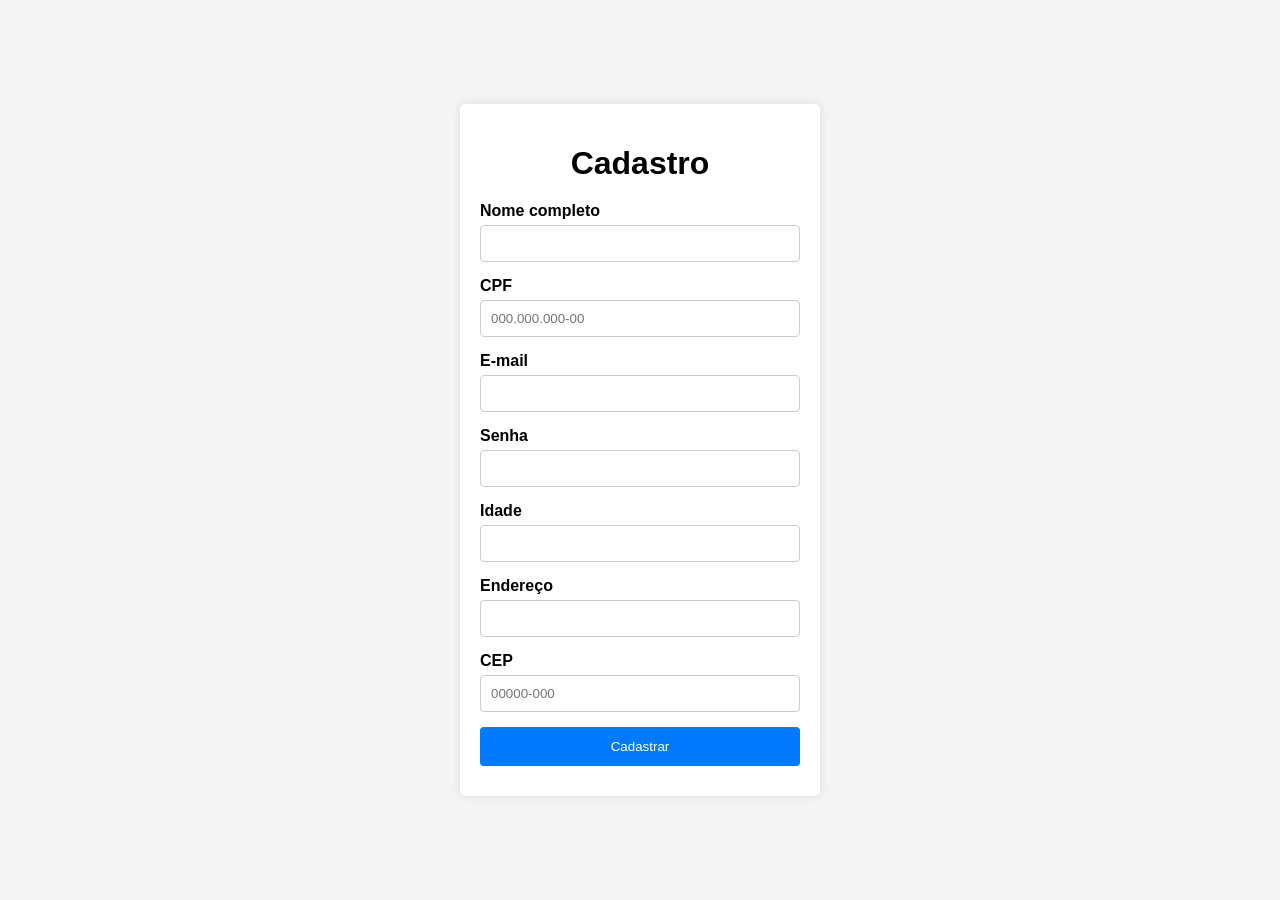
==== cadastrotest.html @ 2a666ce1 "cadastro" ====
<!DOCTYPE html>
<html lang="pt-BR">
<head>
    <meta charset="UTF-8">
    <meta name="viewport" content="width=device-width, initial-scale=1.0">
    <title>Cadastro</title>

    <style>
        body {
            font-family: sans-serif;
            display: flex;
            justify-content: center;
            align-items: center;
            min-height: 100vh;
            margin: 0;
            background: #f4f4f4;
        }

        .container {
            background: white;
            padding: 20px;
            border-radius: 5px;
            width: 320px;
            box-shadow: 0 0 10px rgba(0,0,0,0.1);
        }

        h1 {
            text-align: center;
            margin-bottom: 20px;
        }

        form {
            display: flex;
            flex-direction: column;
        }

        label {
            font-weight: bold;
            margin-bottom: 5px;
        }

        input {
            padding: 10px;
            margin-bottom: 15px;
            border: 1px solid #ccc;
            border-radius: 4px;
        }

        button {
            padding: 12px;
            border: none;
            background: #007bff;
            color: white;
            border-radius: 4px;
            cursor: pointer;
        }

        button:hover {
            background: #0056b3;
        }

        .status {
            margin-top: 10px;
            text-align: center;
            font-size: 14px;
        }
    </style>
</head>
<body>

    <div class="container">
        <h1>Cadastro</h1>

        <form id="registrationForm">

            <label for="nome">Nome completo</label>
            <input type="text" id="nome" required>

            <label for="cpf">CPF</label>
            <input
                type="text"
                id="cpf"
                placeholder="000.000.000-00"
                maxlength="14"
                required
            >

            <label for="email">E-mail</label>
            <input type="email" id="email" required>

            <label for="senha">Senha</label>
            <input type="password" id="senha" required>

            <label for="idade">Idade</label>
            <input type="number" id="idade" required>

            <label for="endereco">Endereço</label>
            <input type="text" id="endereco" required>

            <label for="cep">CEP</label>
            <input
                type="text"
                id="cep"
                placeholder="00000-000"
                required
            >

            <button type="submit">
                Cadastrar
            </button>

            <div class="status" id="status"></div>

        </form>
    </div>

    <script>
        const form = document.getElementById('registrationForm');
        const cpfInput = document.getElementById('cpf');
        const cepInput = document.getElementById('cep');
        const statusDiv = document.getElementById('status');

        // Máscara CPF
        cpfInput.addEventListener('input', (e) => {
            let value = e.target.value.replace(/\D/g, '');

            value = value.replace(/(\d{3})(\d)/, '$1.$2');
            value = value.replace(/(\d{3})(\d)/, '$1.$2');
            value = value.replace(/(\d{3})(\d{1,2})$/, '$1-$2');

            e.target.value = value;
        });

        // Máscara CEP
        cepInput.addEventListener('input', (e) => {
            let value = e.target.value.replace(/\D/g, '');

            value = value.replace(/(\d{5})(\d)/, '$1-$2');

            e.target.value = value;
        });

        form.addEventListener('submit', async (e) => {
            e.preventDefault();

            statusDiv.innerText = 'Enviando...';

            // JSON no formato da API
            const data = {
                nmUsuario: document.getElementById('nome').value,
                email: document.getElementById('email').value,
                senha: document.getElementById('senha').value,
                idade: Number(document.getElementById('idade').value),
                cpf: document.getElementById('cpf').value.replace(/\D/g, ''),
                endereco: document.getElementById('endereco').value,
                cep: document.getElementById('cep').value
            };

            console.log('JSON enviado:', data);

            try {

                const response = await fetch(
                    'https://sublime-abdominal-pureness.ngrok-free.dev/camisagym/cadastro',
                    {
                        method: 'POST',
                        headers: {
                            'Content-Type': 'application/json',
                            'ngrok-skip-browser-warning': 'true'
                        },
                        body: JSON.stringify(data)
                    }
                );

                const text = await response.text();

                console.log('Status HTTP:', response.status);
                console.log('Resposta API:', text);

                if (response.ok) {
                    alert('Cadastro realizado com sucesso!');
                    statusDiv.innerText = 'Cadastro realizado!';
                    form.reset();
                } else {
                    statusDiv.innerText = 'Erro na API';
                    alert('Erro da API:\n' + text);
                }

            } catch (error) {
                console.error('Erro completo:', error);
                statusDiv.innerText = 'Erro de conexão';

                alert(
                    'Erro ao conectar na API:\n\n' +
                    error.message
                );
            }
        });
    </script>

</body>
</html>
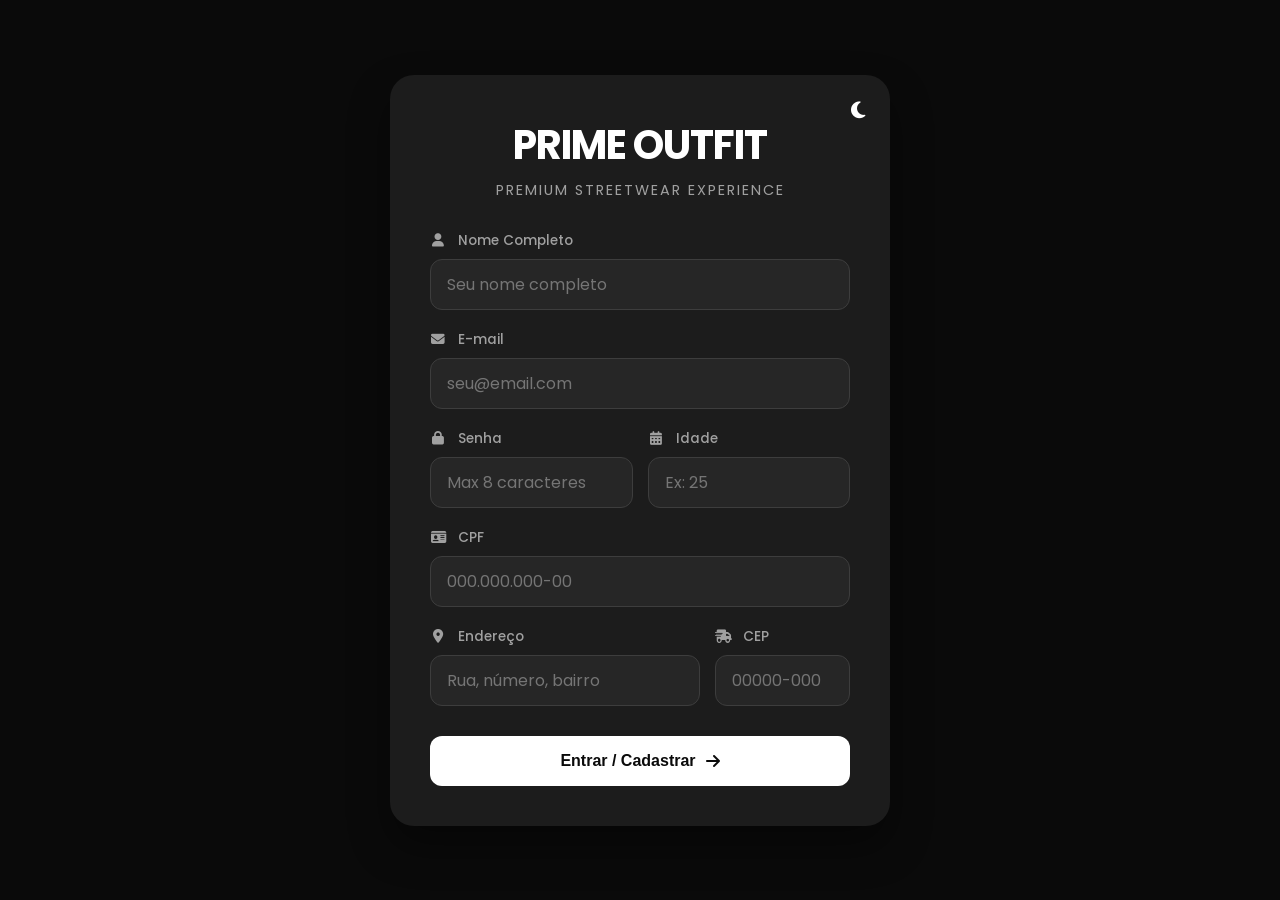
==== commit af4df38c: "cadastro funcional" ====
--- a/cadastrotest.html
+++ b/cadastrotest.html
@@ -1,202 +1,80 @@
 <!DOCTYPE html>
-<html lang="pt-BR">
+<html lang="pt-br">
 <head>
     <meta charset="UTF-8">
     <meta name="viewport" content="width=device-width, initial-scale=1.0">
-    <title>Cadastro</title>
+    <title>Prime Outfit | Login & Cadastro</title>
+    <link rel="stylesheet" href="cadastro.css">
+    <!-- Google Fonts -->
+    <link rel="preconnect" href="https://fonts.googleapis.com">
+    <link rel="preconnect" href="https://fonts.gstatic.com" crossorigin>
+    <link href="https://fonts.googleapis.com/css2?family=Poppins:wght@300;400;500;600;700&family=Playfair+Display:wght@700&display=swap" rel="stylesheet">
+    <!-- Font Awesome for icons -->
+    <link rel="stylesheet" href="https://cdnjs.cloudflare.com/ajax/libs/font-awesome/6.4.0/css/all.min.css">
+</head>
+<body class="dark-theme">
+    <div class="container">
+        <div class="auth-card">
+            <div class="card-header">
+                <button id="theme-toggle" class="theme-btn" aria-label="Alternar tema">
+                    <i class="fas fa-moon"></i>
+                </button>
+                <h1 class="brand-logo">Prime Outfit</h1>
+                <p class="subtitle">Premium Streetwear Experience</p>
+            </div>
 
-    <style>
-        body {
-            font-family: sans-serif;
-            display: flex;
-            justify-content: center;
-            align-items: center;
-            min-height: 100vh;
-            margin: 0;
-            background: #f4f4f4;
-        }
+            <form id="auth-form" novalidate>
+                <div class="input-group">
+                    <label for="name"><i class="fas fa-user"></i> Nome Completo</label>
+                    <input type="text" id="name" placeholder="Seu nome completo" required>
+                    <span class="error-msg">Nome é obrigatório</span>
+                </div>
 
-        .container {
-            background: white;
-            padding: 20px;
-            border-radius: 5px;
-            width: 320px;
-            box-shadow: 0 0 10px rgba(0,0,0,0.1);
-        }
+                <div class="input-group">
+                    <label for="email"><i class="fas fa-envelope"></i> E-mail</label>
+                    <input type="email" id="email" placeholder="seu@email.com" required>
+                    <span class="error-msg">E-mail inválido</span>
+                </div>
 
-        h1 {
-            text-align: center;
-            margin-bottom: 20px;
-        }
+                <div class="row">
+                    <div class="input-group">
+                        <label for="password"><i class="fas fa-lock"></i> Senha</label>
+                        <input type="password" id="password" placeholder="Max 8 caracteres" maxlength="8" required>
+                        <span class="error-msg">Senha obrigatória (máx 8)</span>
+                    </div>
+                    <div class="input-group">
+                        <label for="age"><i class="fas fa-calendar-alt"></i> Idade</label>
+                        <input type="number" id="age" placeholder="Ex: 25" required>
+                        <span class="error-msg">Idade obrigatória</span>
+                    </div>
+                </div>
 
-        form {
-            display: flex;
-            flex-direction: column;
-        }
+                <div class="input-group">
+                    <label for="cpf"><i class="fas fa-id-card"></i> CPF</label>
+                    <input type="text" id="cpf" placeholder="000.000.000-00" maxlength="14" required>
+                    <span class="error-msg">CPF inválido</span>
+                </div>
 
-        label {
-            font-weight: bold;
-            margin-bottom: 5px;
-        }
+                <div class="row">
+                    <div class="input-group flex-2">
+                        <label for="address"><i class="fas fa-map-marker-alt"></i> Endereço</label>
+                        <input type="text" id="address" placeholder="Rua, número, bairro" required>
+                        <span class="error-msg">Endereço obrigatório</span>
+                    </div>
+                    <div class="input-group">
+                        <label for="cep"><i class="fas fa-truck-fast"></i> CEP</label>
+                        <input type="text" id="cep" placeholder="00000-000" maxlength="9" required>
+                        <span class="error-msg">CEP inválido</span>
+                    </div>
+                </div>
 
-        input {
-            padding: 10px;
-            margin-bottom: 15px;
-            border: 1px solid #ccc;
-            border-radius: 4px;
-        }
-
-        button {
-            padding: 12px;
-            border: none;
-            background: #007bff;
-            color: white;
-            border-radius: 4px;
-            cursor: pointer;
-        }
-
-        button:hover {
-            background: #0056b3;
-        }
-
-        .status {
-            margin-top: 10px;
-            text-align: center;
-            font-size: 14px;
-        }
-    </style>
-</head>
-<body>
-
-    <div class="container">
-        <h1>Cadastro</h1>
-
-        <form id="registrationForm">
-
-            <label for="nome">Nome completo</label>
-            <input type="text" id="nome" required>
-
-            <label for="cpf">CPF</label>
-            <input
-                type="text"
-                id="cpf"
-                placeholder="000.000.000-00"
-                maxlength="14"
-                required
-            >
-
-            <label for="email">E-mail</label>
-            <input type="email" id="email" required>
-
-            <label for="senha">Senha</label>
-            <input type="password" id="senha" required>
-
-            <label for="idade">Idade</label>
-            <input type="number" id="idade" required>
-
-            <label for="endereco">Endereço</label>
-            <input type="text" id="endereco" required>
-
-            <label for="cep">CEP</label>
-            <input
-                type="text"
-                id="cep"
-                placeholder="00000-000"
-                required
-            >
-
-            <button type="submit">
-                Cadastrar
-            </button>
-
-            <div class="status" id="status"></div>
-
-        </form>
+                <button type="submit" class="submit-btn">
+                    <span>Entrar / Cadastrar</span>
+                    <i class="fas fa-arrow-right"></i>
+                </button>
+            </form>
+        </div>
     </div>
-
-    <script>
-        const form = document.getElementById('registrationForm');
-        const cpfInput = document.getElementById('cpf');
-        const cepInput = document.getElementById('cep');
-        const statusDiv = document.getElementById('status');
-
-        // Máscara CPF
-        cpfInput.addEventListener('input', (e) => {
-            let value = e.target.value.replace(/\D/g, '');
-
-            value = value.replace(/(\d{3})(\d)/, '$1.$2');
-            value = value.replace(/(\d{3})(\d)/, '$1.$2');
-            value = value.replace(/(\d{3})(\d{1,2})$/, '$1-$2');
-
-            e.target.value = value;
-        });
-
-        // Máscara CEP
-        cepInput.addEventListener('input', (e) => {
-            let value = e.target.value.replace(/\D/g, '');
-
-            value = value.replace(/(\d{5})(\d)/, '$1-$2');
-
-            e.target.value = value;
-        });
-
-        form.addEventListener('submit', async (e) => {
-            e.preventDefault();
-
-            statusDiv.innerText = 'Enviando...';
-
-            // JSON no formato da API
-            const data = {
-                nmUsuario: document.getElementById('nome').value,
-                email: document.getElementById('email').value,
-                senha: document.getElementById('senha').value,
-                idade: Number(document.getElementById('idade').value),
-                cpf: document.getElementById('cpf').value.replace(/\D/g, ''),
-                endereco: document.getElementById('endereco').value,
-                cep: document.getElementById('cep').value
-            };
-
-            console.log('JSON enviado:', data);
-
-            try {
-
-                const response = await fetch(
-                    'https://sublime-abdominal-pureness.ngrok-free.dev/camisagym/cadastro',
-                    {
-                        method: 'POST',
-                        headers: {
-                            'Content-Type': 'application/json',
-                            'ngrok-skip-browser-warning': 'true'
-                        },
-                        body: JSON.stringify(data)
-                    }
-                );
-
-                const text = await response.text();
-
-                console.log('Status HTTP:', response.status);
-                console.log('Resposta API:', text);
-
-                if (response.ok) {
-                    alert('Cadastro realizado com sucesso!');
-                    statusDiv.innerText = 'Cadastro realizado!';
-                    form.reset();
-                } else {
-                    statusDiv.innerText = 'Erro na API';
-                    alert('Erro da API:\n' + text);
-                }
-
-            } catch (error) {
-                console.error('Erro completo:', error);
-                statusDiv.innerText = 'Erro de conexão';
-
-                alert(
-                    'Erro ao conectar na API:\n\n' +
-                    error.message
-                );
-            }
-        });
-    </script>
-
+    <script src="script.js"></script>
 </body>
-</html>+</html>
--- a/cadastro.css
+++ b/cadastro.css
@@ -0,0 +1,215 @@
+:root {
+    /* Dark Theme (Default) */
+    --bg-color: #0a0a0a;
+    --card-bg: #1c1c1c;
+    --text-primary: #ffffff;
+    --text-secondary: #a0a0a0;
+    --accent-color: #ffffff;
+    --accent-hover: #e0e0e0;
+    --input-bg: #262626;
+    --input-border: #3d3d3d;
+    --error-color: #ff4d4d;
+    --shadow: 0 20px 40px rgba(0, 0, 0, 0.4);
+    --transition: all 0.3s ease;
+}
+
+body.light-theme {
+    --bg-color: #f5f5f7;
+    --card-bg: #ffffff;
+    --text-primary: #1a1a1a;
+    --text-secondary: #666666;
+    --accent-color: #1a1a1a;
+    --accent-hover: #333333;
+    --input-bg: #f9f9f9;
+    --input-border: #e0e0e0;
+    --shadow: 0 20px 40px rgba(0, 0, 0, 0.1);
+}
+
+* {
+    margin: 0;
+    padding: 0;
+    box-sizing: border-box;
+}
+
+body {
+    font-family: 'Poppins', sans-serif;
+    background-color: var(--bg-color);
+    color: var(--text-primary);
+    display: flex;
+    justify-content: center;
+    align-items: center;
+    min-height: 100vh;
+    transition: background-color 0.5s ease, color 0.5s ease;
+    padding: 20px;
+}
+
+.container {
+    width: 100%;
+    max-width: 500px;
+    animation: fadeIn 0.8s ease-out;
+}
+
+@keyframes fadeIn {
+    from { opacity: 0; transform: translateY(20px); }
+    to { opacity: 1; transform: translateY(0); }
+}
+
+.auth-card {
+    background-color: var(--card-bg);
+    padding: 40px;
+    border-radius: 24px;
+    box-shadow: var(--shadow);
+    position: relative;
+    overflow: hidden;
+    transition: var(--transition);
+}
+
+.card-header {
+    text-align: center;
+    margin-bottom: 30px;
+}
+
+.theme-btn {
+    position: absolute;
+    top: 25px;
+    right: 25px;
+    background: none;
+    border: none;
+    color: var(--text-primary);
+    font-size: 1.2rem;
+    cursor: pointer;
+    transition: var(--transition);
+    z-index: 10;
+}
+
+.theme-btn:hover {
+    transform: rotate(15deg) scale(1.1);
+}
+
+.brand-logo {
+    font-family: 'Poppins', sans-serif;
+    font-weight: 700;
+    font-size: 2.5rem;
+    letter-spacing: -1px;
+    margin-bottom: 5px;
+    text-transform: uppercase;
+}
+
+.subtitle {
+    color: var(--text-secondary);
+    font-size: 0.9rem;
+    text-transform: uppercase;
+    letter-spacing: 2px;
+}
+
+.input-group {
+    margin-bottom: 20px;
+    display: flex;
+    flex-direction: column;
+}
+
+.input-group label {
+    font-size: 0.85rem;
+    font-weight: 500;
+    margin-bottom: 8px;
+    color: var(--text-secondary);
+}
+
+.input-group label i {
+    margin-right: 8px;
+    width: 16px;
+    text-align: center;
+}
+
+
+.input-group input:focus {
+    outline: none;
+    border-color: var(--text-primary);
+    background-color: var(--card-bg);
+}
+
+.row {
+    display: flex;
+    gap: 15px;
+    width: 100%;
+}
+
+.row .input-group {
+    flex: 1;
+    min-width: 0; /* Prevents flex items from overflowing */
+}
+
+.row .input-group.flex-2 {
+    flex: 2;
+}
+
+.input-group input {
+    width: 100%;
+    background-color: var(--input-bg);
+    border: 1px solid var(--input-border);
+    border-radius: 12px;
+    padding: 12px 16px;
+    color: var(--text-primary);
+    font-family: inherit;
+    font-size: 1rem;
+    transition: var(--transition);
+}
+
+.error-msg {
+    color: var(--error-color);
+    font-size: 0.75rem;
+    margin-top: 5px;
+    display: none;
+}
+
+.input-group.error input {
+    border-color: var(--error-color);
+}
+
+.input-group.error .error-msg {
+    display: block;
+}
+
+.submit-btn {
+    width: 100%;
+    padding: 16px;
+    background-color: var(--accent-color);
+    color: var(--bg-color);
+    border: none;
+    border-radius: 12px;
+    font-size: 1rem;
+    font-weight: 600;
+    cursor: pointer;
+    margin-top: 10px;
+    display: flex;
+    justify-content: center;
+    align-items: center;
+    gap: 10px;
+    transition: var(--transition);
+}
+
+.submit-btn:hover {
+    background-color: var(--accent-hover);
+    transform: translateY(-2px);
+    box-shadow: 0 10px 20px rgba(0, 0, 0, 0.2);
+}
+
+.submit-btn:active {
+    transform: translateY(0);
+}
+
+/* Responsive adjustments */
+@media (max-width: 480px) {
+    .auth-card {
+        padding: 30px 20px;
+    }
+    
+    .row {
+        flex-direction: column;
+        gap: 0;
+    }
+    
+    .brand-logo {
+        font-size: 2rem;
+    }
+}
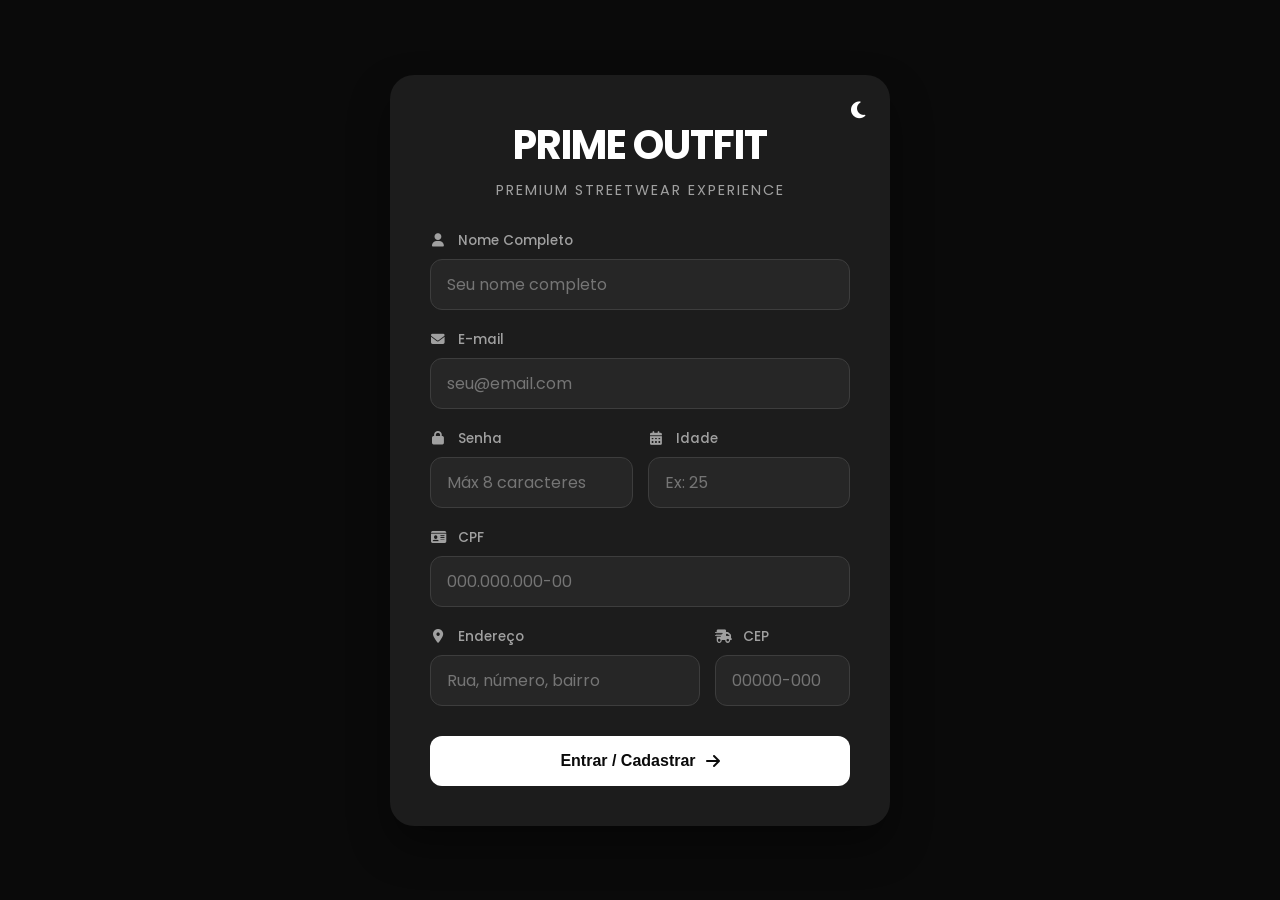
==== commit 631f8951: "cadastro funcionando" ====
--- a/cadastrotest.html
+++ b/cadastrotest.html
@@ -1,80 +1,225 @@
 <!DOCTYPE html>
 <html lang="pt-br">
+
 <head>
     <meta charset="UTF-8">
     <meta name="viewport" content="width=device-width, initial-scale=1.0">
     <title>Prime Outfit | Login & Cadastro</title>
-    <link rel="stylesheet" href="cadastro.css">
+
+    <link rel="stylesheet" href="style.css">
+
     <!-- Google Fonts -->
     <link rel="preconnect" href="https://fonts.googleapis.com">
     <link rel="preconnect" href="https://fonts.gstatic.com" crossorigin>
-    <link href="https://fonts.googleapis.com/css2?family=Poppins:wght@300;400;500;600;700&family=Playfair+Display:wght@700&display=swap" rel="stylesheet">
-    <!-- Font Awesome for icons -->
-    <link rel="stylesheet" href="https://cdnjs.cloudflare.com/ajax/libs/font-awesome/6.4.0/css/all.min.css">
+
+    <link href="https://fonts.googleapis.com/css2?family=Poppins:wght@300;400;500;600;700&family=Playfair+Display:wght@700&display=swap"
+        rel="stylesheet">
+
+    <!-- Font Awesome -->
+    <link rel="stylesheet"
+        href="https://cdnjs.cloudflare.com/ajax/libs/font-awesome/6.4.0/css/all.min.css">
 </head>
+
 <body class="dark-theme">
+
     <div class="container">
+
         <div class="auth-card">
+
+            <!-- CABEÇALHO -->
             <div class="card-header">
-                <button id="theme-toggle" class="theme-btn" aria-label="Alternar tema">
+
+                <button id="theme-toggle"
+                    class="theme-btn"
+                    aria-label="Alternar tema">
+
                     <i class="fas fa-moon"></i>
+
                 </button>
-                <h1 class="brand-logo">Prime Outfit</h1>
-                <p class="subtitle">Premium Streetwear Experience</p>
+
+                <h1 class="brand-logo">
+                    Prime Outfit
+                </h1>
+
+                <p class="subtitle">
+                    Premium Streetwear Experience
+                </p>
+
             </div>
 
+            <!-- FORMULÁRIO -->
             <form id="auth-form" novalidate>
+
+                <!-- NOME -->
                 <div class="input-group">
-                    <label for="name"><i class="fas fa-user"></i> Nome Completo</label>
-                    <input type="text" id="name" placeholder="Seu nome completo" required>
-                    <span class="error-msg">Nome é obrigatório</span>
-                </div>
-
+
+                    <label for="nome">
+                        <i class="fas fa-user"></i>
+                        Nome Completo
+                    </label>
+
+                    <input type="text"
+                        id="nome"
+                        name="nome"
+                        placeholder="Seu nome completo"
+                        required>
+
+                    <span class="error-msg">
+                        Nome é obrigatório
+                    </span>
+
+                </div>
+
+                <!-- EMAIL -->
                 <div class="input-group">
-                    <label for="email"><i class="fas fa-envelope"></i> E-mail</label>
-                    <input type="email" id="email" placeholder="seu@email.com" required>
-                    <span class="error-msg">E-mail inválido</span>
-                </div>
-
+
+                    <label for="email">
+                        <i class="fas fa-envelope"></i>
+                        E-mail
+                    </label>
+
+                    <input type="email"
+                        id="email"
+                        name="email"
+                        placeholder="seu@email.com"
+                        required>
+
+                    <span class="error-msg">
+                        E-mail inválido
+                    </span>
+
+                </div>
+
+                <!-- SENHA E IDADE -->
                 <div class="row">
+
                     <div class="input-group">
-                        <label for="password"><i class="fas fa-lock"></i> Senha</label>
-                        <input type="password" id="password" placeholder="Max 8 caracteres" maxlength="8" required>
-                        <span class="error-msg">Senha obrigatória (máx 8)</span>
-                    </div>
+
+                        <label for="senha">
+                            <i class="fas fa-lock"></i>
+                            Senha
+                        </label>
+
+                        <input type="password"
+                            id="senha"
+                            name="senha"
+                            maxlength="8"
+                            placeholder="Máx 8 caracteres"
+                            required>
+
+                        <span class="error-msg">
+                            Senha obrigatória
+                        </span>
+
+                    </div>
+
                     <div class="input-group">
-                        <label for="age"><i class="fas fa-calendar-alt"></i> Idade</label>
-                        <input type="number" id="age" placeholder="Ex: 25" required>
-                        <span class="error-msg">Idade obrigatória</span>
-                    </div>
-                </div>
-
+
+                        <label for="idade">
+                            <i class="fas fa-calendar-alt"></i>
+                            Idade
+                        </label>
+
+                        <input type="number"
+                            id="idade"
+                            name="idade"
+                            placeholder="Ex: 25"
+                            required>
+
+                        <span class="error-msg">
+                            Idade obrigatória
+                        </span>
+
+                    </div>
+
+                </div>
+
+                <!-- CPF -->
                 <div class="input-group">
-                    <label for="cpf"><i class="fas fa-id-card"></i> CPF</label>
-                    <input type="text" id="cpf" placeholder="000.000.000-00" maxlength="14" required>
-                    <span class="error-msg">CPF inválido</span>
-                </div>
-
+
+                    <label for="cpf">
+                        <i class="fas fa-id-card"></i>
+                        CPF
+                    </label>
+
+                    <input type="text"
+                        id="cpf"
+                        name="cpf"
+                        placeholder="000.000.000-00"
+                        maxlength="14"
+                        required>
+
+                    <span class="error-msg">
+                        CPF inválido
+                    </span>
+
+                </div>
+
+                <!-- ENDEREÇO E CEP -->
                 <div class="row">
+
                     <div class="input-group flex-2">
-                        <label for="address"><i class="fas fa-map-marker-alt"></i> Endereço</label>
-                        <input type="text" id="address" placeholder="Rua, número, bairro" required>
-                        <span class="error-msg">Endereço obrigatório</span>
-                    </div>
+
+                        <label for="endereco">
+                            <i class="fas fa-map-marker-alt"></i>
+                            Endereço
+                        </label>
+
+                        <input type="text"
+                            id="endereco"
+                            name="endereco"
+                            placeholder="Rua, número, bairro"
+                            required>
+
+                        <span class="error-msg">
+                            Endereço obrigatório
+                        </span>
+
+                    </div>
+
                     <div class="input-group">
-                        <label for="cep"><i class="fas fa-truck-fast"></i> CEP</label>
-                        <input type="text" id="cep" placeholder="00000-000" maxlength="9" required>
-                        <span class="error-msg">CEP inválido</span>
-                    </div>
-                </div>
-
-                <button type="submit" class="submit-btn">
-                    <span>Entrar / Cadastrar</span>
+
+                        <label for="cep">
+                            <i class="fas fa-truck-fast"></i>
+                            CEP
+                        </label>
+
+                        <input type="text"
+                            id="cep"
+                            name="cep"
+                            placeholder="00000-000"
+                            maxlength="9"
+                            required>
+
+                        <span class="error-msg">
+                            CEP inválido
+                        </span>
+
+                    </div>
+
+                </div>
+
+                <!-- BOTÃO -->
+                <button type="submit"
+                    class="submit-btn">
+
+                    <span>
+                        Entrar / Cadastrar
+                    </span>
+
                     <i class="fas fa-arrow-right"></i>
+
                 </button>
+
             </form>
+
         </div>
+
     </div>
+
+    <!-- SCRIPT -->
     <script src="script.js"></script>
+
 </body>
-</html>
+
+</html>
--- a/style.css
+++ b/style.css
@@ -0,0 +1,215 @@
+:root {
+    /* Dark Theme (Default) */
+    --bg-color: #0a0a0a;
+    --card-bg: #1c1c1c;
+    --text-primary: #ffffff;
+    --text-secondary: #a0a0a0;
+    --accent-color: #ffffff;
+    --accent-hover: #e0e0e0;
+    --input-bg: #262626;
+    --input-border: #3d3d3d;
+    --error-color: #ff4d4d;
+    --shadow: 0 20px 40px rgba(0, 0, 0, 0.4);
+    --transition: all 0.3s ease;
+}
+
+body.light-theme {
+    --bg-color: #f5f5f7;
+    --card-bg: #ffffff;
+    --text-primary: #1a1a1a;
+    --text-secondary: #666666;
+    --accent-color: #1a1a1a;
+    --accent-hover: #333333;
+    --input-bg: #f9f9f9;
+    --input-border: #e0e0e0;
+    --shadow: 0 20px 40px rgba(0, 0, 0, 0.1);
+}
+
+* {
+    margin: 0;
+    padding: 0;
+    box-sizing: border-box;
+}
+
+body {
+    font-family: 'Poppins', sans-serif;
+    background-color: var(--bg-color);
+    color: var(--text-primary);
+    display: flex;
+    justify-content: center;
+    align-items: center;
+    min-height: 100vh;
+    transition: background-color 0.5s ease, color 0.5s ease;
+    padding: 20px;
+}
+
+.container {
+    width: 100%;
+    max-width: 500px;
+    animation: fadeIn 0.8s ease-out;
+}
+
+@keyframes fadeIn {
+    from { opacity: 0; transform: translateY(20px); }
+    to { opacity: 1; transform: translateY(0); }
+}
+
+.auth-card {
+    background-color: var(--card-bg);
+    padding: 40px;
+    border-radius: 24px;
+    box-shadow: var(--shadow);
+    position: relative;
+    overflow: hidden;
+    transition: var(--transition);
+}
+
+.card-header {
+    text-align: center;
+    margin-bottom: 30px;
+}
+
+.theme-btn {
+    position: absolute;
+    top: 25px;
+    right: 25px;
+    background: none;
+    border: none;
+    color: var(--text-primary);
+    font-size: 1.2rem;
+    cursor: pointer;
+    transition: var(--transition);
+    z-index: 10;
+}
+
+.theme-btn:hover {
+    transform: rotate(15deg) scale(1.1);
+}
+
+.brand-logo {
+    font-family: 'Poppins', sans-serif;
+    font-weight: 700;
+    font-size: 2.5rem;
+    letter-spacing: -1px;
+    margin-bottom: 5px;
+    text-transform: uppercase;
+}
+
+.subtitle {
+    color: var(--text-secondary);
+    font-size: 0.9rem;
+    text-transform: uppercase;
+    letter-spacing: 2px;
+}
+
+.input-group {
+    margin-bottom: 20px;
+    display: flex;
+    flex-direction: column;
+}
+
+.input-group label {
+    font-size: 0.85rem;
+    font-weight: 500;
+    margin-bottom: 8px;
+    color: var(--text-secondary);
+}
+
+.input-group label i {
+    margin-right: 8px;
+    width: 16px;
+    text-align: center;
+}
+
+
+.input-group input:focus {
+    outline: none;
+    border-color: var(--text-primary);
+    background-color: var(--card-bg);
+}
+
+.row {
+    display: flex;
+    gap: 15px;
+    width: 100%;
+}
+
+.row .input-group {
+    flex: 1;
+    min-width: 0; /* Prevents flex items from overflowing */
+}
+
+.row .input-group.flex-2 {
+    flex: 2;
+}
+
+.input-group input {
+    width: 100%;
+    background-color: var(--input-bg);
+    border: 1px solid var(--input-border);
+    border-radius: 12px;
+    padding: 12px 16px;
+    color: var(--text-primary);
+    font-family: inherit;
+    font-size: 1rem;
+    transition: var(--transition);
+}
+
+.error-msg {
+    color: var(--error-color);
+    font-size: 0.75rem;
+    margin-top: 5px;
+    display: none;
+}
+
+.input-group.error input {
+    border-color: var(--error-color);
+}
+
+.input-group.error .error-msg {
+    display: block;
+}
+
+.submit-btn {
+    width: 100%;
+    padding: 16px;
+    background-color: var(--accent-color);
+    color: var(--bg-color);
+    border: none;
+    border-radius: 12px;
+    font-size: 1rem;
+    font-weight: 600;
+    cursor: pointer;
+    margin-top: 10px;
+    display: flex;
+    justify-content: center;
+    align-items: center;
+    gap: 10px;
+    transition: var(--transition);
+}
+
+.submit-btn:hover {
+    background-color: var(--accent-hover);
+    transform: translateY(-2px);
+    box-shadow: 0 10px 20px rgba(0, 0, 0, 0.2);
+}
+
+.submit-btn:active {
+    transform: translateY(0);
+}
+
+/* Responsive adjustments */
+@media (max-width: 480px) {
+    .auth-card {
+        padding: 30px 20px;
+    }
+    
+    .row {
+        flex-direction: column;
+        gap: 0;
+    }
+    
+    .brand-logo {
+        font-size: 2rem;
+    }
+}
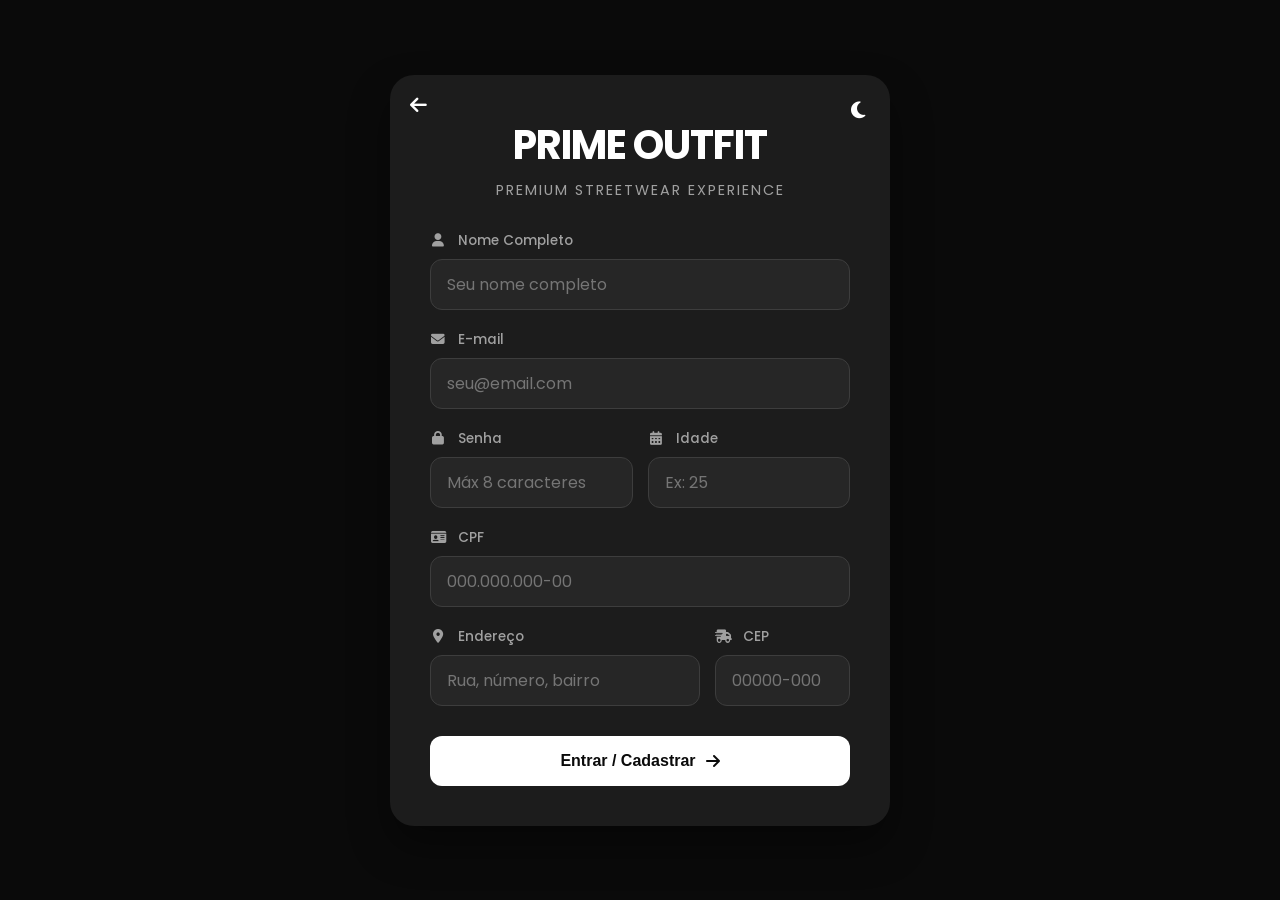
==== commit 269ad3be: "att" ====
--- a/cadastrotest.html
+++ b/cadastrotest.html
@@ -6,16 +6,14 @@
     <meta name="viewport" content="width=device-width, initial-scale=1.0">
     <title>Prime Outfit | Login & Cadastro</title>
 
-    <link rel="stylesheet" href="style.css">
-
-    <!-- Google Fonts -->
+    <link rel="stylesheet" href="cadastro.css">
+
     <link rel="preconnect" href="https://fonts.googleapis.com">
     <link rel="preconnect" href="https://fonts.gstatic.com" crossorigin>
 
     <link href="https://fonts.googleapis.com/css2?family=Poppins:wght@300;400;500;600;700&family=Playfair+Display:wght@700&display=swap"
         rel="stylesheet">
 
-    <!-- Font Awesome -->
     <link rel="stylesheet"
         href="https://cdnjs.cloudflare.com/ajax/libs/font-awesome/6.4.0/css/all.min.css">
 </head>
@@ -26,8 +24,15 @@
 
         <div class="auth-card">
 
-            <!-- CABEÇALHO -->
             <div class="card-header">
+
+                <button type="button" 
+                    onclick="window.history.back()" 
+                    class="back-btn" 
+                    aria-label="Voltar"
+                    style="background: none; border: none; color: inherit; cursor: pointer; font-size: 1.2rem; position: absolute; left: 20px; top: 20px;">
+                    <i class="fas fa-arrow-left"></i>
+                </button>
 
                 <button id="theme-toggle"
                     class="theme-btn"
@@ -47,10 +52,8 @@
 
             </div>
 
-            <!-- FORMULÁRIO -->
             <form id="auth-form" novalidate>
 
-                <!-- NOME -->
                 <div class="input-group">
 
                     <label for="nome">
@@ -70,7 +73,6 @@
 
                 </div>
 
-                <!-- EMAIL -->
                 <div class="input-group">
 
                     <label for="email">
@@ -90,7 +92,6 @@
 
                 </div>
 
-                <!-- SENHA E IDADE -->
                 <div class="row">
 
                     <div class="input-group">
@@ -134,7 +135,6 @@
 
                 </div>
 
-                <!-- CPF -->
                 <div class="input-group">
 
                     <label for="cpf">
@@ -155,7 +155,6 @@
 
                 </div>
 
-                <!-- ENDEREÇO E CEP -->
                 <div class="row">
 
                     <div class="input-group flex-2">
@@ -199,7 +198,6 @@
 
                 </div>
 
-                <!-- BOTÃO -->
                 <button type="submit"
                     class="submit-btn">
 
@@ -217,7 +215,6 @@
 
     </div>
 
-    <!-- SCRIPT -->
     <script src="script.js"></script>
 
 </body>
--- a/cadastro.css
+++ b/cadastro.css
@@ -0,0 +1,215 @@
+:root {
+    /* Dark Theme (Default) */
+    --bg-color: #0a0a0a;
+    --card-bg: #1c1c1c;
+    --text-primary: #ffffff;
+    --text-secondary: #a0a0a0;
+    --accent-color: #ffffff;
+    --accent-hover: #e0e0e0;
+    --input-bg: #262626;
+    --input-border: #3d3d3d;
+    --error-color: #ff4d4d;
+    --shadow: 0 20px 40px rgba(0, 0, 0, 0.4);
+    --transition: all 0.3s ease;
+}
+
+body.light-theme {
+    --bg-color: #f5f5f7;
+    --card-bg: #ffffff;
+    --text-primary: #1a1a1a;
+    --text-secondary: #666666;
+    --accent-color: #1a1a1a;
+    --accent-hover: #333333;
+    --input-bg: #f9f9f9;
+    --input-border: #e0e0e0;
+    --shadow: 0 20px 40px rgba(0, 0, 0, 0.1);
+}
+
+* {
+    margin: 0;
+    padding: 0;
+    box-sizing: border-box;
+}
+
+body {
+    font-family: 'Poppins', sans-serif;
+    background-color: var(--bg-color);
+    color: var(--text-primary);
+    display: flex;
+    justify-content: center;
+    align-items: center;
+    min-height: 100vh;
+    transition: background-color 0.5s ease, color 0.5s ease;
+    padding: 20px;
+}
+
+.container {
+    width: 100%;
+    max-width: 500px;
+    animation: fadeIn 0.8s ease-out;
+}
+
+@keyframes fadeIn {
+    from { opacity: 0; transform: translateY(20px); }
+    to { opacity: 1; transform: translateY(0); }
+}
+
+.auth-card {
+    background-color: var(--card-bg);
+    padding: 40px;
+    border-radius: 24px;
+    box-shadow: var(--shadow);
+    position: relative;
+    overflow: hidden;
+    transition: var(--transition);
+}
+
+.card-header {
+    text-align: center;
+    margin-bottom: 30px;
+}
+ 
+.theme-btn {
+    position: absolute;
+    top: 25px;
+    right: 25px;
+    background: none;
+    border: none;
+    color: var(--text-primary);
+    font-size: 1.2rem;
+    cursor: pointer;
+    transition: var(--transition);
+    z-index: 10;
+}
+
+.theme-btn:hover {
+    transform: rotate(15deg) scale(1.1);
+}
+
+.brand-logo {
+    font-family: 'Poppins', sans-serif;
+    font-weight: 700;
+    font-size: 2.5rem;
+    letter-spacing: -1px;
+    margin-bottom: 5px;
+    text-transform: uppercase;
+}
+
+.subtitle {
+    color: var(--text-secondary);
+    font-size: 0.9rem;
+    text-transform: uppercase;
+    letter-spacing: 2px;
+}
+
+.input-group {
+    margin-bottom: 20px;
+    display: flex;
+    flex-direction: column;
+}
+
+.input-group label {
+    font-size: 0.85rem;
+    font-weight: 500;
+    margin-bottom: 8px;
+    color: var(--text-secondary);
+}
+
+.input-group label i {
+    margin-right: 8px;
+    width: 16px;
+    text-align: center;
+}
+
+
+.input-group input:focus {
+    outline: none;
+    border-color: var(--text-primary);
+    background-color: var(--card-bg);
+}
+
+.row {
+    display: flex;
+    gap: 15px;
+    width: 100%;
+}
+
+.row .input-group {
+    flex: 1;
+    min-width: 0; /* Prevents flex items from overflowing */
+}
+
+.row .input-group.flex-2 {
+    flex: 2;
+}
+
+.input-group input {
+    width: 100%;
+    background-color: var(--input-bg);
+    border: 1px solid var(--input-border);
+    border-radius: 12px;
+    padding: 12px 16px;
+    color: var(--text-primary);
+    font-family: inherit;
+    font-size: 1rem;
+    transition: var(--transition);
+}
+
+.error-msg {
+    color: var(--error-color);
+    font-size: 0.75rem;
+    margin-top: 5px;
+    display: none;
+}
+
+.input-group.error input {
+    border-color: var(--error-color);
+}
+
+.input-group.error .error-msg {
+    display: block;
+}
+
+.submit-btn {
+    width: 100%;
+    padding: 16px;
+    background-color: var(--accent-color);
+    color: var(--bg-color);
+    border: none;
+    border-radius: 12px;
+    font-size: 1rem;
+    font-weight: 600;
+    cursor: pointer;
+    margin-top: 10px;
+    display: flex;
+    justify-content: center;
+    align-items: center;
+    gap: 10px;
+    transition: var(--transition);
+}
+
+.submit-btn:hover {
+    background-color: var(--accent-hover);
+    transform: translateY(-2px);
+    box-shadow: 0 10px 20px rgba(0, 0, 0, 0.2);
+}
+
+.submit-btn:active {
+    transform: translateY(0);
+}
+
+/* Responsive adjustments */
+@media (max-width: 480px) {
+    .auth-card {
+        padding: 30px 20px;
+    }
+    
+    .row {
+        flex-direction: column;
+        gap: 0;
+    }
+    
+    .brand-logo {
+        font-size: 2rem;
+    }
+}
